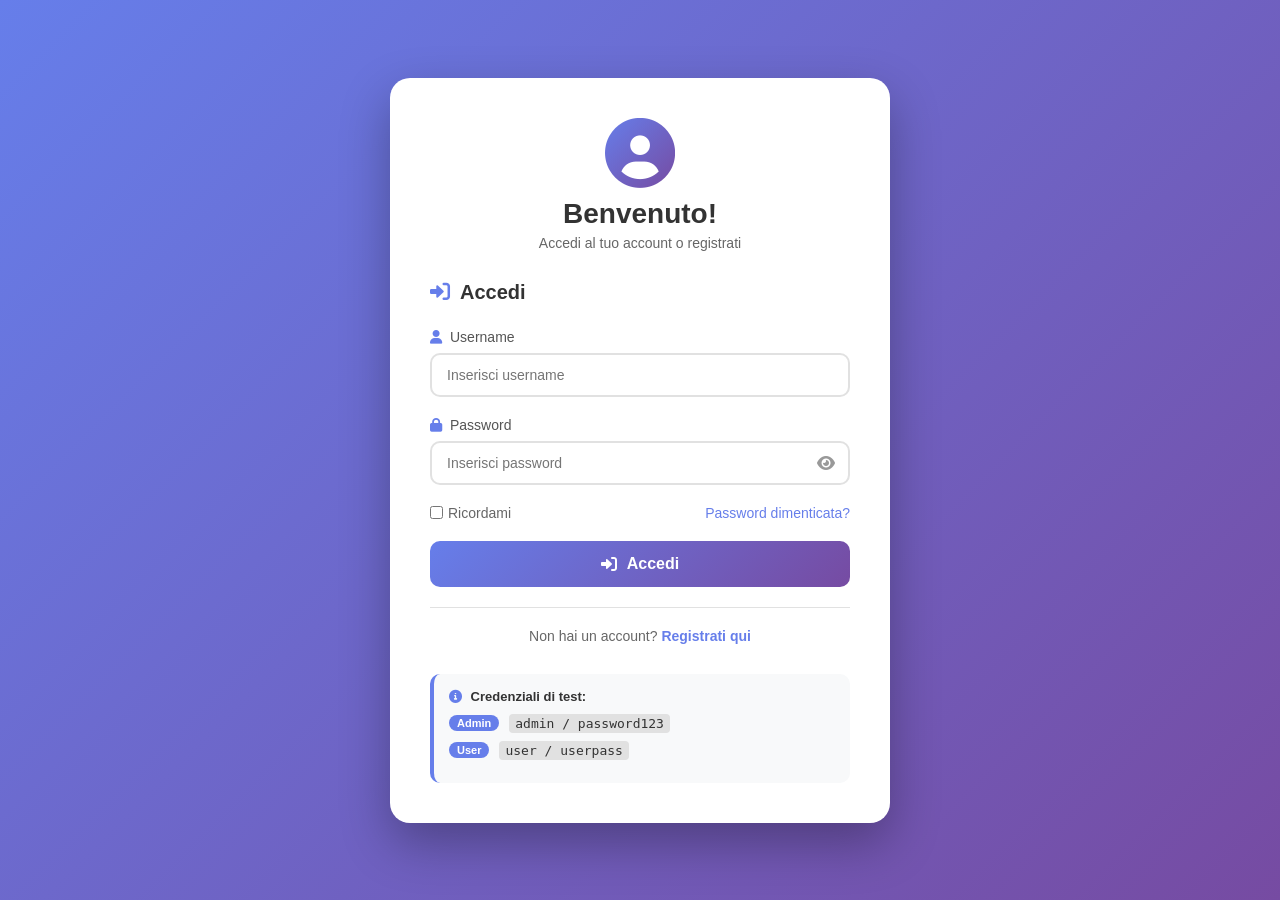
==== index.html @ 99404a8a "Update and rename login.html to index.html" ====
<!DOCTYPE html>
<html lang="it">
<head>
    <meta charset="UTF-8">
    <meta name="viewport" content="width=device-width, initial-scale=1.0">
    <title>Login e Registrazione</title>
    <link rel="stylesheet" href="login.css">
    <link rel="stylesheet" href="https://cdnjs.cloudflare.com/ajax/libs/font-awesome/6.0.0/css/all.min.css">
</head>
<body>
    <div class="container">
        <div class="main-box">
            <div class="header">
                <i class="fas fa-user-circle"></i>
                <h1>Benvenuto!</h1>
                <p>Accedi al tuo account o registrati</p>
            </div>

            <!-- FORM DI LOGIN -->
            <div class="form-section" id="loginSection">
                <h2><i class="fas fa-sign-in-alt"></i> Accedi</h2>
                <form action="login.php" method="POST">
                    <div class="input-group">
                        <label for="login-username">
                            <i class="fas fa-user"></i>
                            <span>Username</span>
                        </label>
                        <input type="text" id="login-username" name="username" placeholder="Inserisci username" required>
                    </div>

                    <div class="input-group">
                        <label for="login-password">
                            <i class="fas fa-lock"></i>
                            <span>Password</span>
                        </label>
                        <div class="password-wrapper">
                            <input type="password" id="login-password" name="password" placeholder="Inserisci password" required>
                            <i class="fas fa-eye toggle-password" onclick="togglePassword('login-password')"></i>
                        </div>
                    </div>

                    <div class="form-options">
                        <label class="checkbox-label">
                            <input type="checkbox" name="remember">
                            <span>Ricordami</span>
                        </label>
                        <a href="#" class="forgot-link">Password dimenticata?</a>
                    </div>

                    <button type="submit" class="btn-primary">
                        <i class="fas fa-sign-in-alt"></i>
                        Accedi
                    </button>
                </form>
                
                <div class="switch-text">
                    Non hai un account? 
                    <a href="#" onclick="showRegister()">Registrati qui</a>
                </div>
            </div>

            <!-- FORM DI REGISTRAZIONE -->
            <div class="form-section hidden" id="registerSection">
                <h2><i class="fas fa-user-plus"></i> Registrati</h2>
                <form action="register.php" method="POST" onsubmit="return validatePasswords()">
                    <div class="input-group">
                        <label for="register-name">
                            <i class="fas fa-user"></i>
                            <span>Nome Completo</span>
                        </label>
                        <input type="text" id="register-name" name="fullname" placeholder="Inserisci nome completo" required>
                    </div>

                    <div class="input-group">
                        <label for="register-username">
                            <i class="fas fa-at"></i>
                            <span>Username</span>
                        </label>
                        <input type="text" id="register-username" name="username" placeholder="Scegli username" required>
                        <small class="hint">Minimo 3 caratteri, solo lettere e numeri</small>
                    </div>

                    <div class="input-group">
                        <label for="register-email">
                            <i class="fas fa-envelope"></i>
                            <span>Email</span>
                        </label>
                        <input type="email" id="register-email" name="email" placeholder="Inserisci email" required>
                    </div>

                    <div class="input-group">
                        <label for="register-password">
                            <i class="fas fa-lock"></i>
                            <span>Password</span>
                        </label>
                        <div class="password-wrapper">
                            <input type="password" id="register-password" name="password" placeholder="Crea password" required onkeyup="checkPasswordStrength()">
                            <i class="fas fa-eye toggle-password" onclick="togglePassword('register-password')"></i>
                        </div>
                        <div class="password-strength">
                            <div class="strength-bar" id="strengthBar"></div>
                        </div>
                        <small class="hint" id="strengthText">Inserisci una password</small>
                    </div>

                    <div class="input-group">
                        <label for="register-confirm">
                            <i class="fas fa-lock"></i>
                            <span>Conferma Password</span>
                        </label>
                        <div class="password-wrapper">
                            <input type="password" id="register-confirm" name="confirm_password" placeholder="Conferma password" required>
                            <i class="fas fa-eye toggle-password" onclick="togglePassword('register-confirm')"></i>
                        </div>
                    </div>


                    <button type="submit" class="btn-primary">
                        <i class="fas fa-user-plus"></i>
                        Registrati
                    </button>
                </form>
                
                <div class="switch-text">
                    Hai già un account? 
                    <a href="#" onclick="showLogin()">Accedi qui</a>
                </div>
            </div>

            <!-- CREDENZIALI DI TEST -->
            <div class="demo-box">
                <p><i class="fas fa-info-circle"></i> Credenziali di test:</p>
                <div class="demo-item">
                    <span class="badge">Admin</span>
                    <code>admin / password123</code>
                </div>
                <div class="demo-item">
                    <span class="badge">User</span>
                    <code>user / userpass</code>
                </div>
            </div>
        </div>
    </div>

    <script>
        // Funzione per mostrare il form di registrazione
        function showRegister() {
            document.getElementById('loginSection').classList.add('hidden');
            document.getElementById('registerSection').classList.remove('hidden');
        }

        // Funzione per mostrare il form di login
        function showLogin() {
            document.getElementById('registerSection').classList.add('hidden');
            document.getElementById('loginSection').classList.remove('hidden');
        }

        // Funzione per mostrare/nascondere password
        function togglePassword(fieldId) {
            const field = document.getElementById(fieldId);
            const icon = field.nextElementSibling;
            
            if (field.type === 'password') {
                field.type = 'text';
                icon.classList.remove('fa-eye');
                icon.classList.add('fa-eye-slash');
            } else {
                field.type = 'password';
                icon.classList.remove('fa-eye-slash');
                icon.classList.add('fa-eye');
            }
        }

        // Validazione password
        function validatePasswords() {
            const password = document.getElementById('register-password').value;
            const confirm = document.getElementById('register-confirm').value;
            
            if (password !== confirm) {
                alert('Le password non coincidono!');
                return false;
            }
            
            if (password.length < 8) {
                alert('La password deve essere di almeno 8 caratteri!');
                return false;
            }
            
            return true;
        }

        // Controllo forza password
        function checkPasswordStrength() {
            const password = document.getElementById('register-password').value;
            const strengthBar = document.getElementById('strengthBar');
            const strengthText = document.getElementById('strengthText');
            
            let strength = 0;
            
            if (password.length >= 8) strength++;
            if (password.match(/[a-z]+/)) strength++;
            if (password.match(/[A-Z]+/)) strength++;
            if (password.match(/[0-9]+/)) strength++;
            if (password.match(/[$@#&!]+/)) strength++;
            
            switch(strength) {
                case 0:
                case 1:
                    strengthBar.className = 'strength-bar weak';
                    strengthText.innerHTML = 'Password debole';
                    break;
                case 2:
                case 3:
                    strengthBar.className = 'strength-bar medium';
                    strengthText.innerHTML = 'Password media';
                    break;
                case 4:
                case 5:
                    strengthBar.className = 'strength-bar strong';
                    strengthText.innerHTML = 'Password forte';
                    break;
            }
        }

        // Controlla se c'è un parametro URL per mostrare il form di registrazione
        window.onload = function() {
            const urlParams = new URLSearchParams(window.location.search);
            if (urlParams.get('action') === 'register') {
                showRegister();
            }
        };
    </script>
</body>

</html>
---- login.css ----
* {
    margin: 0;
    padding: 0;
    box-sizing: border-box;
    font-family: 'Segoe UI', Tahoma, Geneva, Verdana, sans-serif;
}

body {
    min-height: 100vh;
    background: linear-gradient(135deg, #667eea 0%, #764ba2 100%);
    display: flex;
    align-items: center;
    justify-content: center;
    padding: 20px;
}

.container {
    width: 100%;
    max-width: 500px;
}

.main-box {
    background: white;
    border-radius: 20px;
    padding: 40px;
    box-shadow: 0 20px 50px rgba(0,0,0,0.3);
    animation: slideUp 0.5s ease;
}

@keyframes slideUp {
    from {
        opacity: 0;
        transform: translateY(20px);
    }
    to {
        opacity: 1;
        transform: translateY(0);
    }
}

.header {
    text-align: center;
    margin-bottom: 30px;
}

.header i {
    font-size: 70px;
    background: linear-gradient(135deg, #667eea 0%, #764ba2 100%);
    -webkit-background-clip: text;
    -webkit-text-fill-color: transparent;
    margin-bottom: 10px;
}

.header h1 {
    color: #333;
    font-size: 28px;
    margin-bottom: 5px;
}

.header p {
    color: #666;
    font-size: 14px;
}

/* Form sections */
.form-section {
    transition: all 0.3s ease;
}

.form-section.hidden {
    display: none;
}

.form-section h2 {
    color: #333;
    font-size: 20px;
    margin-bottom: 25px;
    display: flex;
    align-items: center;
    gap: 10px;
}

.form-section h2 i {
    color: #667eea;
}

/* Input groups */
.input-group {
    margin-bottom: 20px;
}

.input-group label {
    display: flex;
    align-items: center;
    gap: 8px;
    margin-bottom: 8px;
    color: #555;
    font-weight: 500;
    font-size: 14px;
}

.input-group label i {
    color: #667eea;
    font-size: 14px;
}

.input-group input {
    width: 100%;
    padding: 12px 15px;
    border: 2px solid #e1e1e1;
    border-radius: 10px;
    font-size: 14px;
    transition: all 0.3s;
}

.input-group input:focus {
    outline: none;
    border-color: #667eea;
    box-shadow: 0 0 0 3px rgba(102,126,234,0.1);
}

.hint {
    display: block;
    margin-top: 5px;
    font-size: 12px;
    color: #999;
}

/* Password wrapper */
.password-wrapper {
    position: relative;
}

.password-wrapper input {
    padding-right: 40px;
}

.toggle-password {
    position: absolute;
    right: 15px;
    top: 50%;
    transform: translateY(-50%);
    color: #999;
    cursor: pointer;
    transition: color 0.3s;
}

.toggle-password:hover {
    color: #667eea;
}

/* Password strength */
.password-strength {
    margin-top: 8px;
    height: 4px;
    background: #e1e1e1;
    border-radius: 2px;
    overflow: hidden;
}

.strength-bar {
    height: 100%;
    width: 0;
    transition: all 0.3s;
}

.strength-bar.weak {
    width: 33.33%;
    background: #ff4444;
}

.strength-bar.medium {
    width: 66.66%;
    background: #ffbb33;
}

.strength-bar.strong {
    width: 100%;
    background: #00C851;
}

/* Form options */
.form-options {
    display: flex;
    justify-content: space-between;
    align-items: center;
    margin: 20px 0;
}

.checkbox-label {
    display: flex;
    align-items: center;
    gap: 5px;
    color: #666;
    font-size: 14px;
    cursor: pointer;
}

.checkbox-label input[type="checkbox"] {
    width: auto;
    cursor: pointer;
}

.forgot-link {
    color: #667eea;
    text-decoration: none;
    font-size: 14px;
    transition: color 0.3s;
}

.forgot-link:hover {
    color: #764ba2;
    text-decoration: underline;
}

/* Terms */
.terms {
    margin: 20px 0;
}

.terms a {
    color: #667eea;
    text-decoration: none;
}

.terms a:hover {
    text-decoration: underline;
}

/* Buttons */
.btn-primary {
    width: 100%;
    padding: 14px;
    background: linear-gradient(135deg, #667eea 0%, #764ba2 100%);
    color: white;
    border: none;
    border-radius: 10px;
    font-size: 16px;
    font-weight: 600;
    cursor: pointer;
    transition: all 0.3s;
    display: flex;
    align-items: center;
    justify-content: center;
    gap: 10px;
}

.btn-primary:hover {
    transform: translateY(-2px);
    box-shadow: 0 10px 25px rgba(102,126,234,0.4);
}

.btn-primary:active {
    transform: translateY(0);
}

/* Switch text */
.switch-text {
    text-align: center;
    margin-top: 20px;
    padding-top: 20px;
    border-top: 1px solid #e1e1e1;
    color: #666;
    font-size: 14px;
}

.switch-text a {
    color: #667eea;
    text-decoration: none;
    font-weight: 600;
    cursor: pointer;
}

.switch-text a:hover {
    text-decoration: underline;
}

/* Messages */
.message {
    padding: 15px;
    border-radius: 10px;
    margin-bottom: 20px;
    display: flex;
    align-items: center;
    gap: 10px;
    font-size: 14px;
    animation: slideIn 0.3s ease;
}

@keyframes slideIn {
    from {
        opacity: 0;
        transform: translateY(-10px);
    }
    to {
        opacity: 1;
        transform: translateY(0);
    }
}

.message.error {
    background: #fee;
    color: #c33;
    border: 1px solid #fcc;
}

.message.success {
    background: #efe;
    color: #3c3;
    border: 1px solid #cfc;
}

.message i {
    font-size: 18px;
}

/* Demo box */
.demo-box {
    margin-top: 30px;
    padding: 15px;
    background: #f8f9fa;
    border-radius: 10px;
    border-left: 4px solid #667eea;
}

.demo-box p {
    color: #333;
    margin-bottom: 10px;
    font-weight: 600;
    font-size: 13px;
}

.demo-box p i {
    color: #667eea;
    margin-right: 5px;
}

.demo-item {
    margin: 8px 0;
    font-size: 13px;
    color: #666;
    display: flex;
    align-items: center;
    gap: 10px;
}

.demo-item .badge {
    background: #667eea;
    color: white;
    padding: 2px 8px;
    border-radius: 12px;
    font-size: 11px;
    font-weight: 600;
}

.demo-item code {
    background: #e1e1e1;
    padding: 2px 6px;
    border-radius: 4px;
    font-family: monospace;
    color: #333;
}

/* Responsive */
@media (max-width: 480px) {
    .main-box {
        padding: 30px 20px;
    }
    
    .form-options {
        flex-direction: column;
        gap: 10px;
        align-items: flex-start;
    }
    
    .demo-item {
        flex-direction: column;
        align-items: flex-start;
        gap: 5px;
    }
}
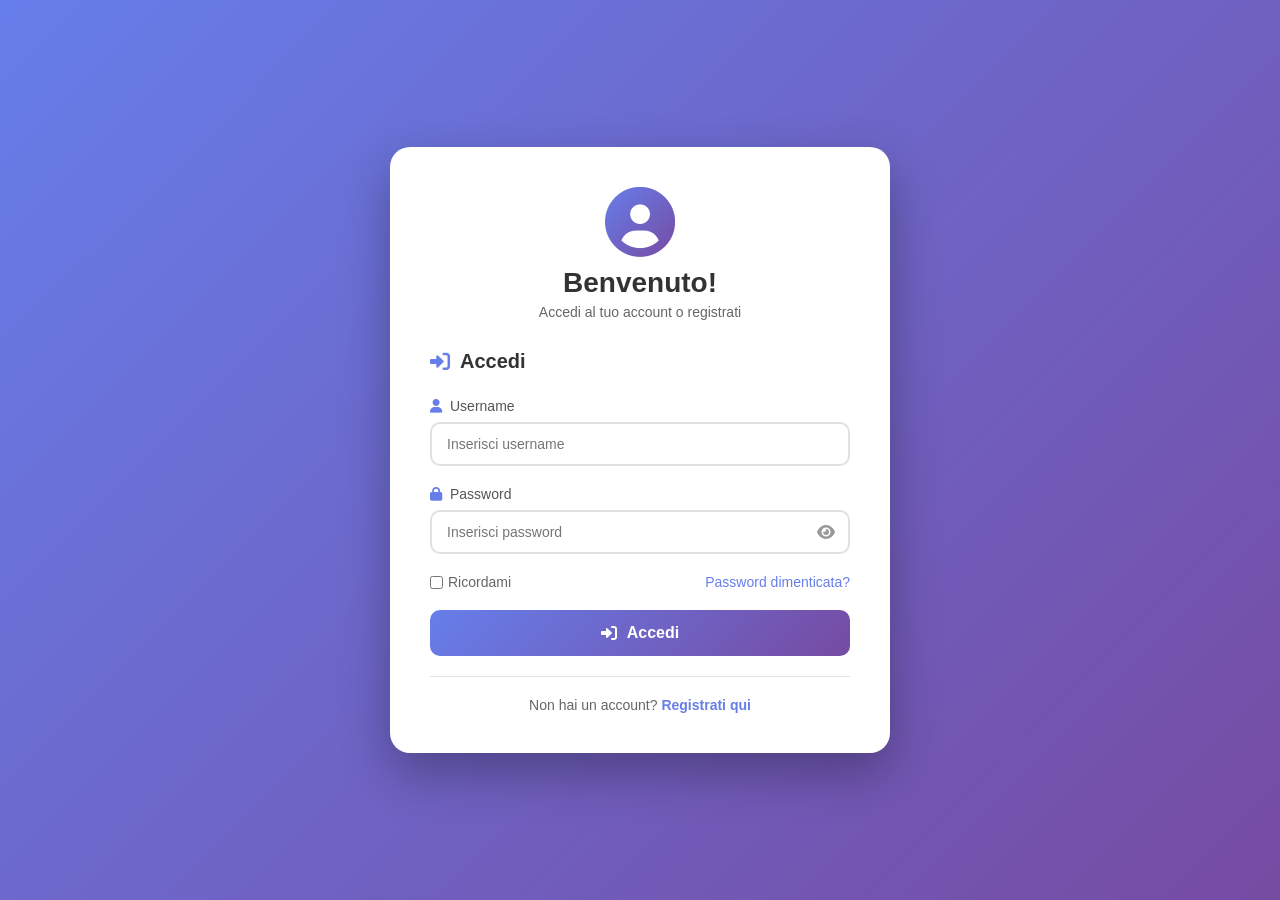
==== commit 902388f7: "Add files via upload" ====
--- a/index.html
+++ b/index.html
@@ -3,7 +3,7 @@
 <head>
     <meta charset="UTF-8">
     <meta name="viewport" content="width=device-width, initial-scale=1.0">
-    <title>Login e Registrazione</title>
+    <title>Login</title>
     <link rel="stylesheet" href="login.css">
     <link rel="stylesheet" href="https://cdnjs.cloudflare.com/ajax/libs/font-awesome/6.0.0/css/all.min.css">
 </head>
@@ -58,103 +58,10 @@
                     <a href="#" onclick="showRegister()">Registrati qui</a>
                 </div>
             </div>
-
-            <!-- FORM DI REGISTRAZIONE -->
-            <div class="form-section hidden" id="registerSection">
-                <h2><i class="fas fa-user-plus"></i> Registrati</h2>
-                <form action="register.php" method="POST" onsubmit="return validatePasswords()">
-                    <div class="input-group">
-                        <label for="register-name">
-                            <i class="fas fa-user"></i>
-                            <span>Nome Completo</span>
-                        </label>
-                        <input type="text" id="register-name" name="fullname" placeholder="Inserisci nome completo" required>
-                    </div>
-
-                    <div class="input-group">
-                        <label for="register-username">
-                            <i class="fas fa-at"></i>
-                            <span>Username</span>
-                        </label>
-                        <input type="text" id="register-username" name="username" placeholder="Scegli username" required>
-                        <small class="hint">Minimo 3 caratteri, solo lettere e numeri</small>
-                    </div>
-
-                    <div class="input-group">
-                        <label for="register-email">
-                            <i class="fas fa-envelope"></i>
-                            <span>Email</span>
-                        </label>
-                        <input type="email" id="register-email" name="email" placeholder="Inserisci email" required>
-                    </div>
-
-                    <div class="input-group">
-                        <label for="register-password">
-                            <i class="fas fa-lock"></i>
-                            <span>Password</span>
-                        </label>
-                        <div class="password-wrapper">
-                            <input type="password" id="register-password" name="password" placeholder="Crea password" required onkeyup="checkPasswordStrength()">
-                            <i class="fas fa-eye toggle-password" onclick="togglePassword('register-password')"></i>
-                        </div>
-                        <div class="password-strength">
-                            <div class="strength-bar" id="strengthBar"></div>
-                        </div>
-                        <small class="hint" id="strengthText">Inserisci una password</small>
-                    </div>
-
-                    <div class="input-group">
-                        <label for="register-confirm">
-                            <i class="fas fa-lock"></i>
-                            <span>Conferma Password</span>
-                        </label>
-                        <div class="password-wrapper">
-                            <input type="password" id="register-confirm" name="confirm_password" placeholder="Conferma password" required>
-                            <i class="fas fa-eye toggle-password" onclick="togglePassword('register-confirm')"></i>
-                        </div>
-                    </div>
-
-
-                    <button type="submit" class="btn-primary">
-                        <i class="fas fa-user-plus"></i>
-                        Registrati
-                    </button>
-                </form>
-                
-                <div class="switch-text">
-                    Hai già un account? 
-                    <a href="#" onclick="showLogin()">Accedi qui</a>
-                </div>
-            </div>
-
-            <!-- CREDENZIALI DI TEST -->
-            <div class="demo-box">
-                <p><i class="fas fa-info-circle"></i> Credenziali di test:</p>
-                <div class="demo-item">
-                    <span class="badge">Admin</span>
-                    <code>admin / password123</code>
-                </div>
-                <div class="demo-item">
-                    <span class="badge">User</span>
-                    <code>user / userpass</code>
-                </div>
-            </div>
         </div>
     </div>
 
     <script>
-        // Funzione per mostrare il form di registrazione
-        function showRegister() {
-            document.getElementById('loginSection').classList.add('hidden');
-            document.getElementById('registerSection').classList.remove('hidden');
-        }
-
-        // Funzione per mostrare il form di login
-        function showLogin() {
-            document.getElementById('registerSection').classList.add('hidden');
-            document.getElementById('loginSection').classList.remove('hidden');
-        }
-
         // Funzione per mostrare/nascondere password
         function togglePassword(fieldId) {
             const field = document.getElementById(fieldId);
@@ -169,67 +76,7 @@
                 icon.classList.remove('fa-eye-slash');
                 icon.classList.add('fa-eye');
             }
-        }
-
-        // Validazione password
-        function validatePasswords() {
-            const password = document.getElementById('register-password').value;
-            const confirm = document.getElementById('register-confirm').value;
-            
-            if (password !== confirm) {
-                alert('Le password non coincidono!');
-                return false;
-            }
-            
-            if (password.length < 8) {
-                alert('La password deve essere di almeno 8 caratteri!');
-                return false;
-            }
-            
-            return true;
-        }
-
-        // Controllo forza password
-        function checkPasswordStrength() {
-            const password = document.getElementById('register-password').value;
-            const strengthBar = document.getElementById('strengthBar');
-            const strengthText = document.getElementById('strengthText');
-            
-            let strength = 0;
-            
-            if (password.length >= 8) strength++;
-            if (password.match(/[a-z]+/)) strength++;
-            if (password.match(/[A-Z]+/)) strength++;
-            if (password.match(/[0-9]+/)) strength++;
-            if (password.match(/[$@#&!]+/)) strength++;
-            
-            switch(strength) {
-                case 0:
-                case 1:
-                    strengthBar.className = 'strength-bar weak';
-                    strengthText.innerHTML = 'Password debole';
-                    break;
-                case 2:
-                case 3:
-                    strengthBar.className = 'strength-bar medium';
-                    strengthText.innerHTML = 'Password media';
-                    break;
-                case 4:
-                case 5:
-                    strengthBar.className = 'strength-bar strong';
-                    strengthText.innerHTML = 'Password forte';
-                    break;
-            }
-        }
-
-        // Controlla se c'è un parametro URL per mostrare il form di registrazione
-        window.onload = function() {
-            const urlParams = new URLSearchParams(window.location.search);
-            if (urlParams.get('action') === 'register') {
-                showRegister();
-            }
         };
     </script>
 </body>
-
-</html>
+</html>
--- a/login.css
+++ b/login.css
@@ -378,4 +378,4 @@
         align-items: flex-start;
         gap: 5px;
     }
-}+}
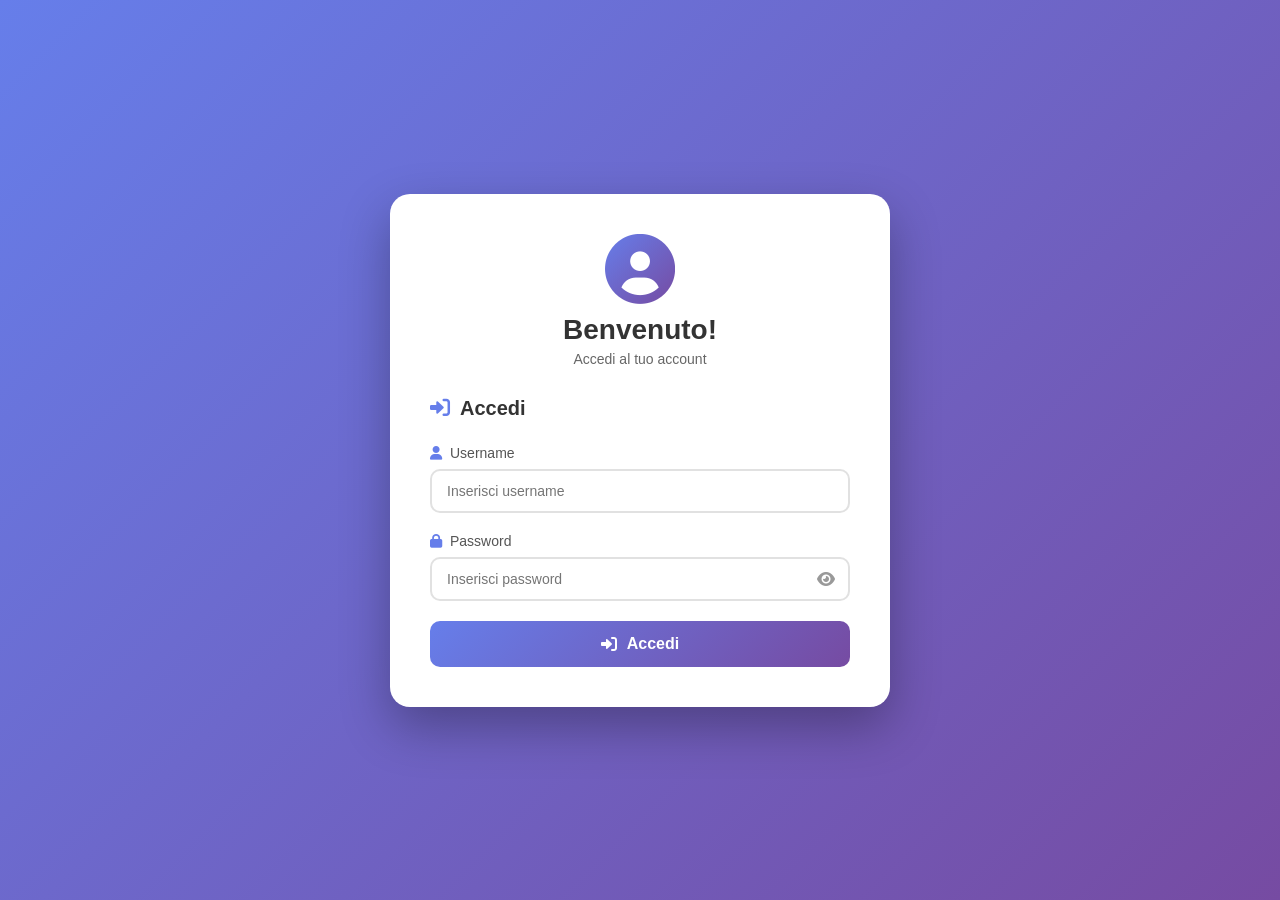
==== commit f173d2fa: "Add files via upload" ====
--- a/index.html
+++ b/index.html
@@ -13,7 +13,7 @@
             <div class="header">
                 <i class="fas fa-user-circle"></i>
                 <h1>Benvenuto!</h1>
-                <p>Accedi al tuo account o registrati</p>
+                <p>Accedi al tuo account</p>
             </div>
 
             <!-- FORM DI LOGIN -->
@@ -38,25 +38,11 @@
                             <i class="fas fa-eye toggle-password" onclick="togglePassword('login-password')"></i>
                         </div>
                     </div>
-
-                    <div class="form-options">
-                        <label class="checkbox-label">
-                            <input type="checkbox" name="remember">
-                            <span>Ricordami</span>
-                        </label>
-                        <a href="#" class="forgot-link">Password dimenticata?</a>
-                    </div>
-
                     <button type="submit" class="btn-primary">
                         <i class="fas fa-sign-in-alt"></i>
                         Accedi
                     </button>
                 </form>
-                
-                <div class="switch-text">
-                    Non hai un account? 
-                    <a href="#" onclick="showRegister()">Registrati qui</a>
-                </div>
             </div>
         </div>
     </div>
